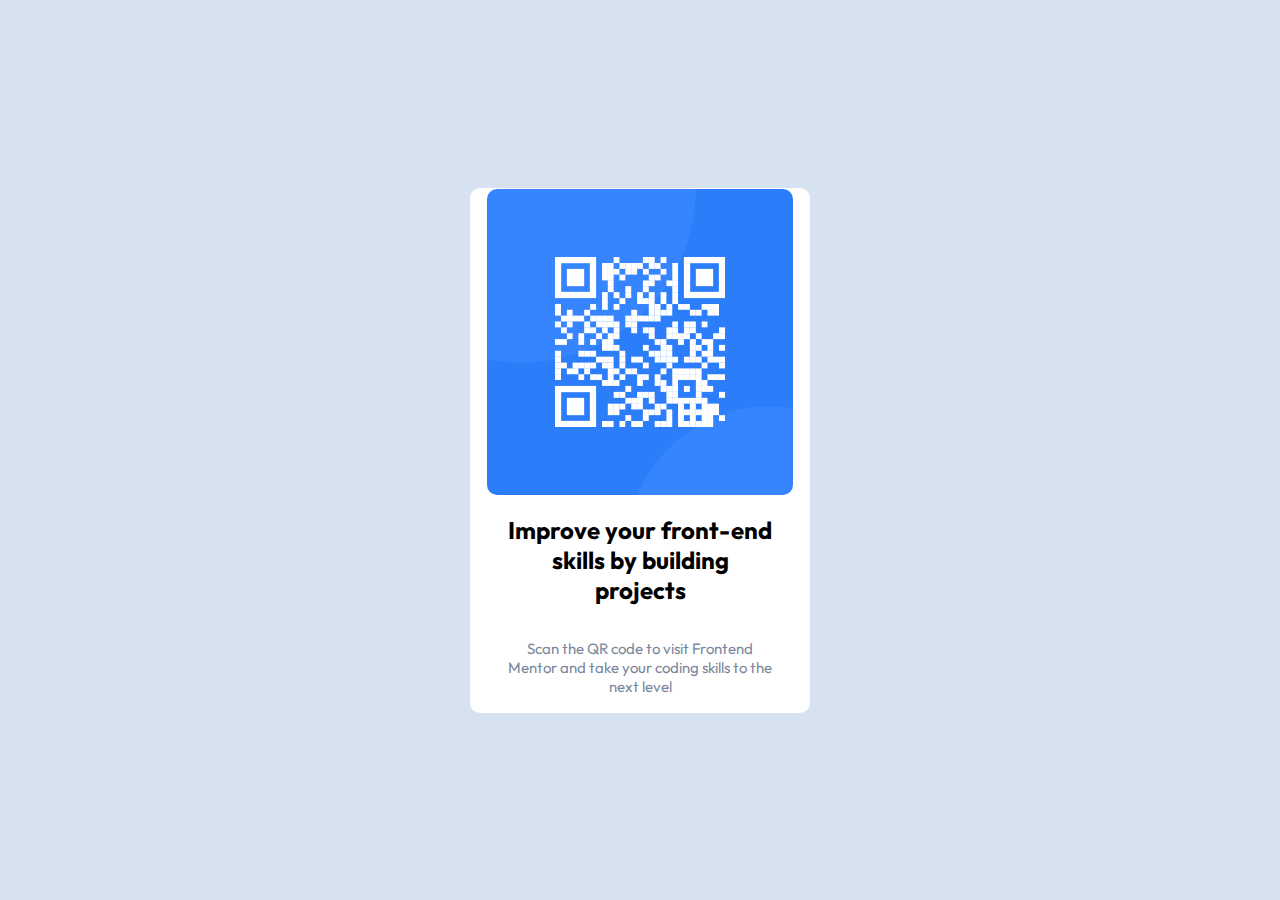
==== index.html @ 8fca2803 "Edit read me file" ====
<!DOCTYPE html>
<html lang="en">
    <head>
        <meta charset="UTF-8">
        <meta name="viewport" content="width=device-width, initial-scale=1.0">
        <link rel="stylesheet" href="comp-style.css">
        <link rel="preconnect" href="https://fonts.googleapis.com">
        <link rel="preconnect" href="https://fonts.gstatic.com" crossorigin>
        <link href="https://fonts.googleapis.com/css2?family=Outfit:wght@100..900&display=swap" rel="stylesheet">
        <title>Document</title>
    </head>
    <body>
        <div>
            <img src="image/image-qr-code.png" alt="code_mentor_qr_code_link">
            <h2>Improve your front-end skills by building projects</h2>
            <p>Scan the QR code to visit Frontend Mentor and take your coding skills to the next level</p>
        </div>
    </body>
</html>
---- comp-style.css ----
html {
    width: 100%;
    height: 100%;
}

body {
    background-color: hsl(212, 45%, 89%);
    display: flex;
    align-items: center;
    justify-content: center;
    height: 100%;
    margin: 0%;
}

div {
    width: 340px;
    height: 525px;
    background-color: hsl(0, 0%, 100%);
    margin: 6px;
    display: flex;
    flex-direction: column;
    align-items: center;
    justify-content: center;
    border-radius: 10px;
}

img {
    width: 90%;
    text-align: center;
    border-radius: 10px;
}

h2 {
    text-align: center;
    font-family: Outfit;
    font-size: 700;
    width: 80%;
}

p {
    text-align: center;
    font-family: Outfit;
    font-size: 15px;
    color: hsl(220, 15%, 55%);
    width: 80%;
}

.notranslate {
    display: none;
}
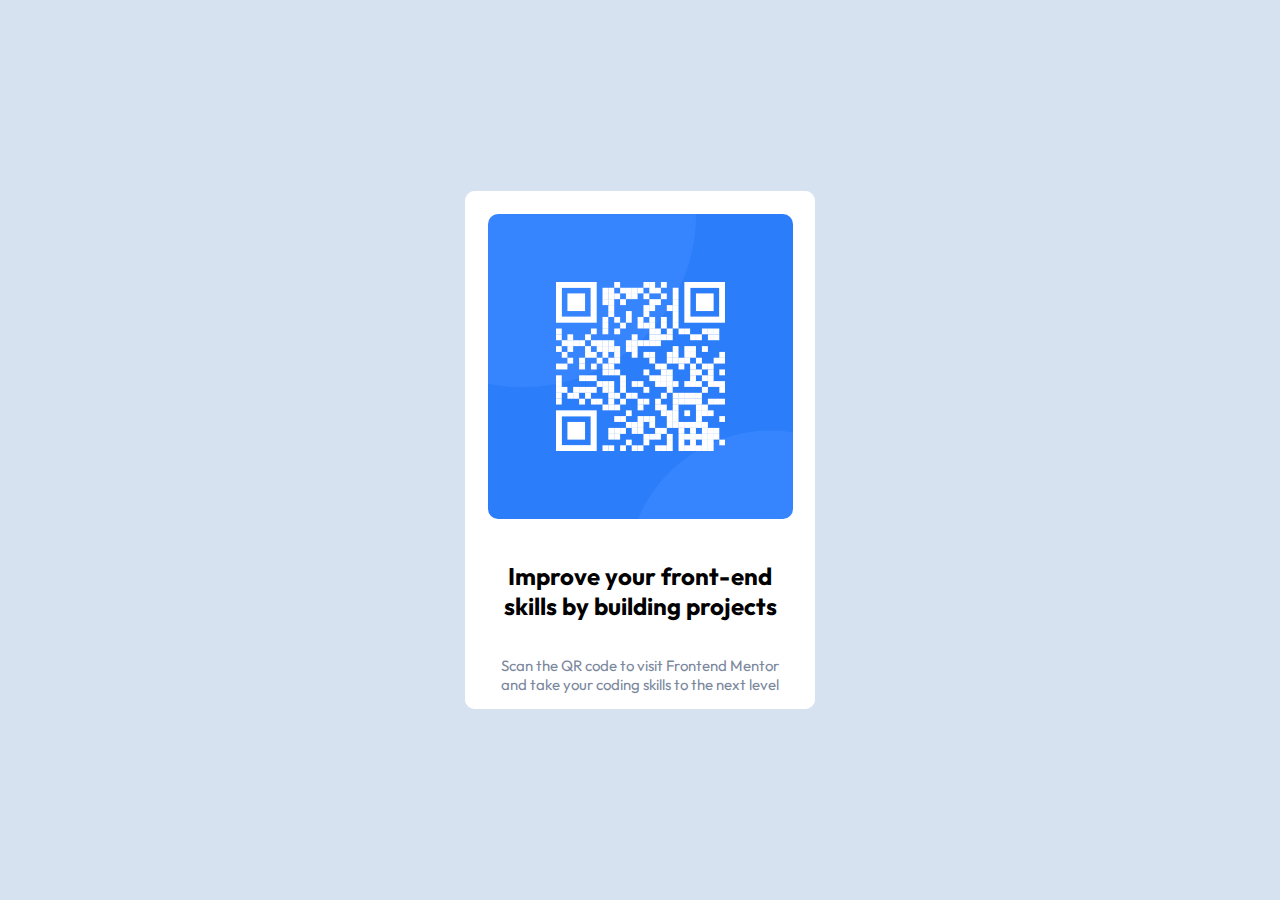
==== commit f71045ba: "Add components in various divs" ====
--- a/index.html
+++ b/index.html
@@ -11,9 +11,13 @@
     </head>
     <body>
         <div>
-            <img src="image/image-qr-code.png" alt="code_mentor_qr_code_link">
-            <h2>Improve your front-end skills by building projects</h2>
-            <p>Scan the QR code to visit Frontend Mentor and take your coding skills to the next level</p>
+            <div class="img">
+                <img src="image/image-qr-code.png" alt="QR code to frontendmentor.io">
+            </div>
+            <div class="txt">   
+                <h2>Improve your front-end skills by building projects</h2>
+                <p>Scan the QR code to visit Frontend Mentor and take your coding skills to the next level</p>
+            </div>
         </div>
     </body>
 </html>--- a/comp-style.css
+++ b/comp-style.css
@@ -13,10 +13,9 @@
 }
 
 div {
-    width: 340px;
-    height: 525px;
+    width: 350px;
+    height: auto;
     background-color: hsl(0, 0%, 100%);
-    margin: 6px;
     display: flex;
     flex-direction: column;
     align-items: center;
@@ -25,9 +24,13 @@
 }
 
 img {
-    width: 90%;
+    width: 305px;
     text-align: center;
     border-radius: 10px;
+}
+.img {
+    height: 350px;
+    margin: 0;
 }
 
 h2 {
